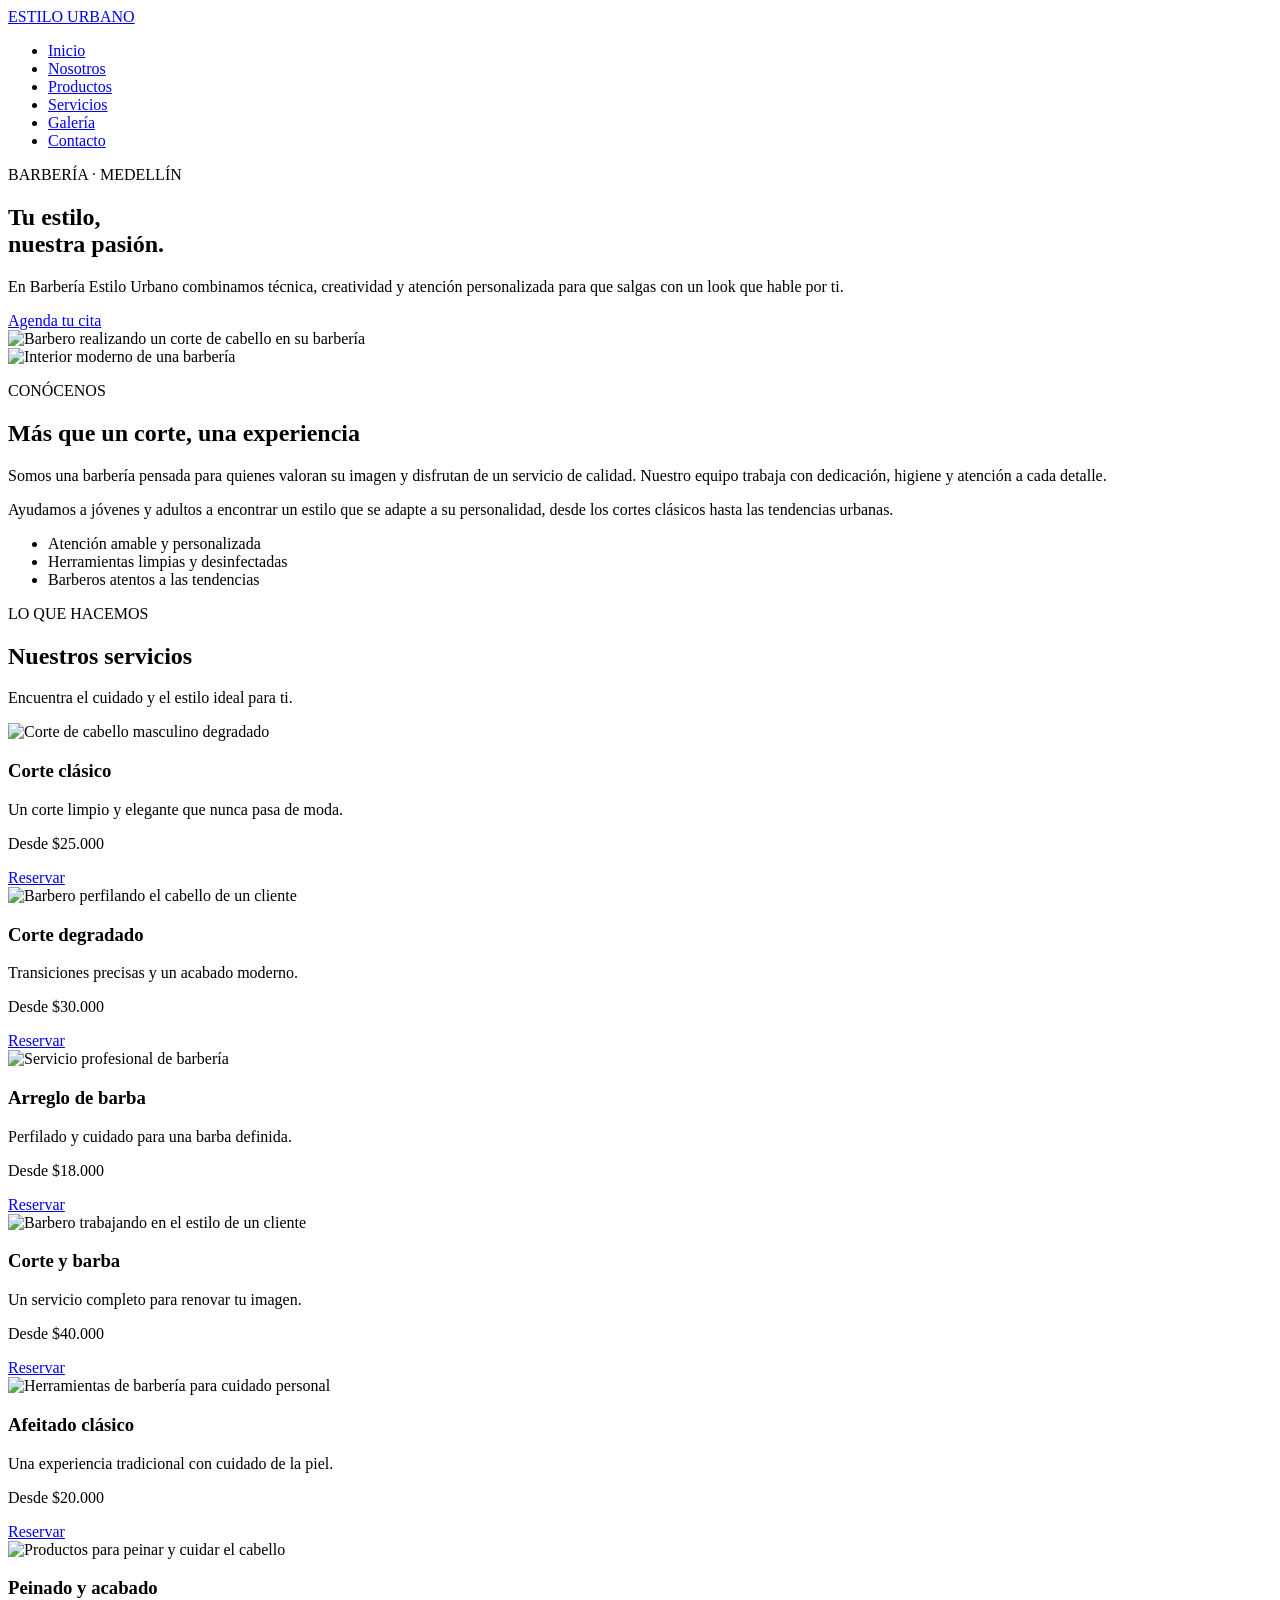
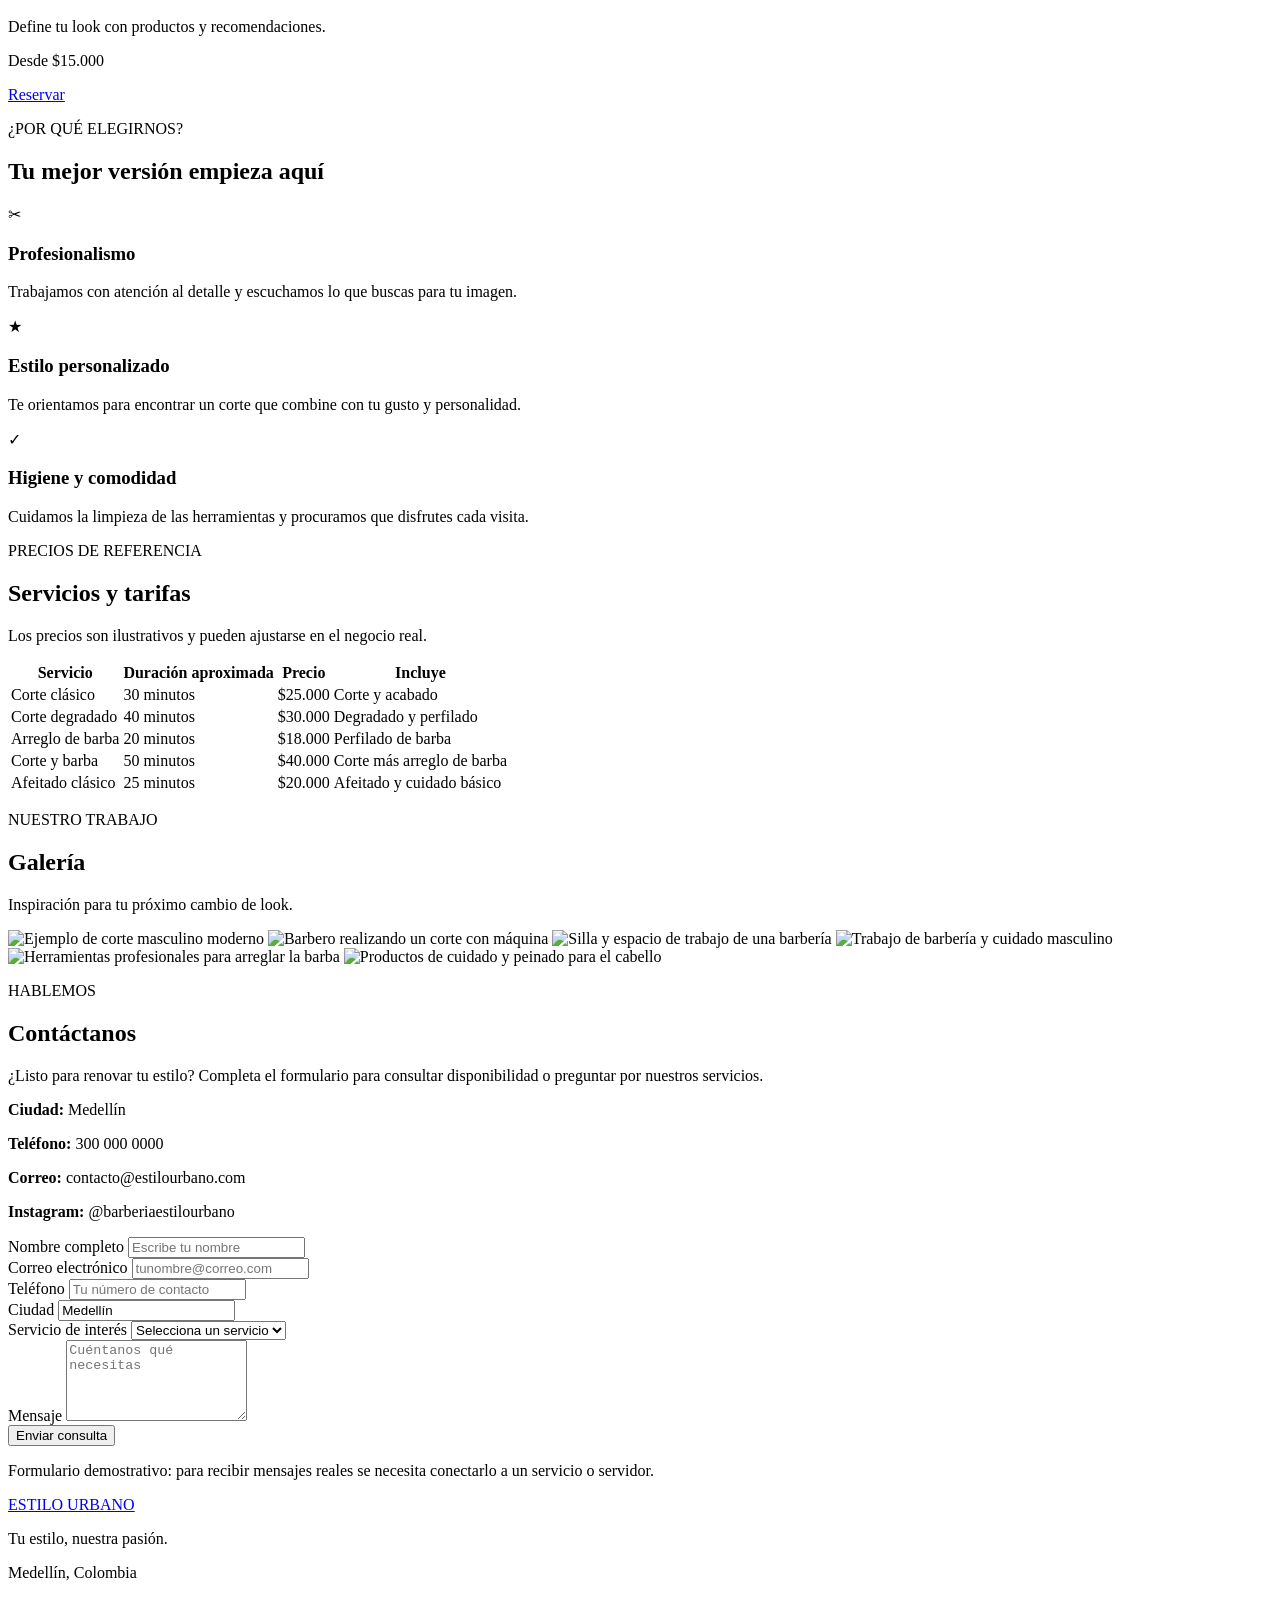
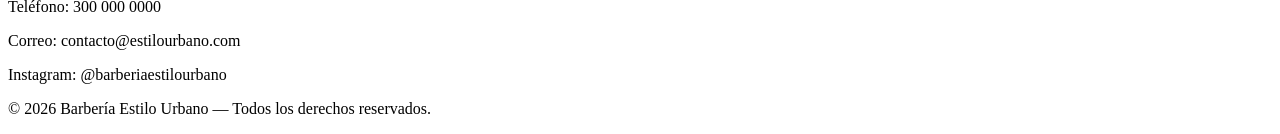
==== index.html @ dda73938 "version final cambie el nombre del archivo index" ====
<!DOCTYPE html>
<html lang="es">
<head>
    <meta charset="UTF-8">
    <meta name="viewport" content="width=device-width, initial-scale=1.0">
    <meta name="description" content="Barbería Estilo Urbano en Medellín. Cortes, barba y estilo personalizado.">
    <title>Barbería Estilo Urbano</title>
    <link rel="stylesheet" href="estilos.css">
</head>
<body>

    <!-- ENCABEZADO Y MENÚ DE NAVEGACIÓN -->
    <header class="encabezado" id="inicio">
        <div class="contenedor barra-navegacion">
            <a class="logo" href="#inicio">ESTILO <span>URBANO</span></a>
            <nav aria-label="Menú principal">
                <ul class="menu">
                    <li><a href="#inicio">Inicio</a></li>
                    <li><a href="#nosotros">Nosotros</a></li>
                    <li><a href="#productos">Productos</a></li>
                    <li><a href="#servicios">Servicios</a></li>
                    <li><a href="#galeria">Galería</a></li>
                    <li><a href="#contacto">Contacto</a></li>
                </ul>
            </nav>
        </div>
    </header>

    <main>
        <!-- SECCIÓN PRINCIPAL -->
        <section class="hero">
            <div class="contenedor hero-contenido">
                <div class="hero-texto">
                    <p class="etiqueta">BARBERÍA · MEDELLÍN</p>
                    <h1>Tu estilo,<br><span>nuestra pasión.</span></h1>
                    <p>En Barbería Estilo Urbano combinamos técnica, creatividad y atención personalizada para que salgas con un look que hable por ti.</p>
                    <a class="boton" href="#contacto">Agenda tu cita</a>
                </div>
                <div class="hero-imagen">
                    <img src="https://images.unsplash.com/photo-1503951914875-452162b0f3f1?auto=format&fit=crop&w=1000&q=85" alt="Barbero realizando un corte de cabello en su barbería">
                </div>
            </div>
        </section>

        <!-- QUIÉNES SOMOS -->
        <section class="seccion" id="nosotros">
            <div class="contenedor nosotros-contenido">
                <div class="nosotros-imagen">
                    <img src="https://images.unsplash.com/photo-1521590832167-7bcbfaa6381f?auto=format&fit=crop&w=900&q=80" alt="Interior moderno de una barbería">
                </div>
                <div class="nosotros-texto">
                    <p class="etiqueta">CONÓCENOS</p>
                    <h2>Más que un corte, una experiencia</h2>
                    <p>Somos una barbería pensada para quienes valoran su imagen y disfrutan de un servicio de calidad. Nuestro equipo trabaja con dedicación, higiene y atención a cada detalle.</p>
                    <p>Ayudamos a jóvenes y adultos a encontrar un estilo que se adapte a su personalidad, desde los cortes clásicos hasta las tendencias urbanas.</p>
                    <ul class="lista-beneficios">
                        <li>Atención amable y personalizada</li>
                        <li>Herramientas limpias y desinfectadas</li>
                        <li>Barberos atentos a las tendencias</li>
                    </ul>
                </div>
            </div>
        </section>

        <!-- PRODUCTOS Y SERVICIOS: SEIS TARJETAS -->
        <section class="seccion seccion-clara" id="productos">
            <div class="contenedor">
                <div class="titulo-seccion">
                    <p class="etiqueta">LO QUE HACEMOS</p>
                    <h2>Nuestros servicios</h2>
                    <p>Encuentra el cuidado y el estilo ideal para ti.</p>
                </div>
                <div class="tarjetas">
                    <article class="tarjeta">
                        <img src="https://images.unsplash.com/photo-1621605815971-fbc98d665033?auto=format&fit=crop&w=700&q=80" alt="Corte de cabello masculino degradado">
                        <div class="tarjeta-contenido">
                            <h3>Corte clásico</h3>
                            <p>Un corte limpio y elegante que nunca pasa de moda.</p>
                            <p class="precio">Desde $25.000</p>
                            <a class="boton boton-pequeno" href="#contacto">Reservar</a>
                        </div>
                    </article>
                    <article class="tarjeta">
                        <img src="https://images.unsplash.com/photo-1622286342621-4bd786c2447c?auto=format&fit=crop&w=700&q=80" alt="Barbero perfilando el cabello de un cliente">
                        <div class="tarjeta-contenido">
                            <h3>Corte degradado</h3>
                            <p>Transiciones precisas y un acabado moderno.</p>
                            <p class="precio">Desde $30.000</p>
                            <a class="boton boton-pequeno" href="#contacto">Reservar</a>
                        </div>
                    </article>
                    <article class="tarjeta">
                        <img src="https://images.unsplash.com/photo-1503951914875-452162b0f3f1?auto=format&fit=crop&w=700&q=80" alt="Servicio profesional de barbería">
                        <div class="tarjeta-contenido">
                            <h3>Arreglo de barba</h3>
                            <p>Perfilado y cuidado para una barba definida.</p>
                            <p class="precio">Desde $18.000</p>
                            <a class="boton boton-pequeno" href="#contacto">Reservar</a>
                        </div>
                    </article>
                    <article class="tarjeta">
                        <img src="https://images.unsplash.com/photo-1599351431202-1e0f0137899a?auto=format&fit=crop&w=700&q=80" alt="Barbero trabajando en el estilo de un cliente">
                        <div class="tarjeta-contenido">
                            <h3>Corte y barba</h3>
                            <p>Un servicio completo para renovar tu imagen.</p>
                            <p class="precio">Desde $40.000</p>
                            <a class="boton boton-pequeno" href="#contacto">Reservar</a>
                        </div>
                    </article>
                    <article class="tarjeta">
                        <img src="https://images.unsplash.com/photo-1593702275687-f8b402bf1f9b?auto=format&fit=crop&w=700&q=80" alt="Herramientas de barbería para cuidado personal">
                        <div class="tarjeta-contenido">
                            <h3>Afeitado clásico</h3>
                            <p>Una experiencia tradicional con cuidado de la piel.</p>
                            <p class="precio">Desde $20.000</p>
                            <a class="boton boton-pequeno" href="#contacto">Reservar</a>
                        </div>
                    </article>
                    <article class="tarjeta">
                        <img src="https://images.unsplash.com/photo-1512690459411-b9245aed614b?auto=format&fit=crop&w=700&q=80" alt="Productos para peinar y cuidar el cabello">
                        <div class="tarjeta-contenido">
                            <h3>Peinado y acabado</h3>
                            <p>Define tu look con productos y recomendaciones.</p>
                            <p class="precio">Desde $15.000</p>
                            <a class="boton boton-pequeno" href="#contacto">Reservar</a>
                        </div>
                    </article>
                </div>
            </div>
        </section>

        <!-- BENEFICIOS PRINCIPALES -->
        <section class="seccion" id="servicios">
            <div class="contenedor">
                <div class="titulo-seccion">
                    <p class="etiqueta">¿POR QUÉ ELEGIRNOS?</p>
                    <h2>Tu mejor versión empieza aquí</h2>
                </div>
                <div class="beneficios">
                    <article class="beneficio">
                        <div class="beneficio-icono" aria-hidden="true">✂</div>
                        <h3>Profesionalismo</h3>
                        <p>Trabajamos con atención al detalle y escuchamos lo que buscas para tu imagen.</p>
                    </article>
                    <article class="beneficio">
                        <div class="beneficio-icono" aria-hidden="true">★</div>
                        <h3>Estilo personalizado</h3>
                        <p>Te orientamos para encontrar un corte que combine con tu gusto y personalidad.</p>
                    </article>
                    <article class="beneficio">
                        <div class="beneficio-icono" aria-hidden="true">✓</div>
                        <h3>Higiene y comodidad</h3>
                        <p>Cuidamos la limpieza de las herramientas y procuramos que disfrutes cada visita.</p>
                    </article>
                </div>
            </div>
        </section>

        <!-- TABLA DE PRECIOS -->
        <section class="seccion seccion-clara" id="precios">
            <div class="contenedor">
                <div class="titulo-seccion">
                    <p class="etiqueta">PRECIOS DE REFERENCIA</p>
                    <h2>Servicios y tarifas</h2>
                    <p>Los precios son ilustrativos y pueden ajustarse en el negocio real.</p>
                </div>
                <div class="tabla-contenedor">
                    <table>
                        <thead>
                            <tr>
                                <th>Servicio</th>
                                <th>Duración aproximada</th>
                                <th>Precio</th>
                                <th>Incluye</th>
                            </tr>
                        </thead>
                        <tbody>
                            <tr>
                                <td>Corte clásico</td>
                                <td>30 minutos</td>
                                <td>$25.000</td>
                                <td>Corte y acabado</td>
                            </tr>
                            <tr>
                                <td>Corte degradado</td>
                                <td>40 minutos</td>
                                <td>$30.000</td>
                                <td>Degradado y perfilado</td>
                            </tr>
                            <tr>
                                <td>Arreglo de barba</td>
                                <td>20 minutos</td>
                                <td>$18.000</td>
                                <td>Perfilado de barba</td>
                            </tr>
                            <tr>
                                <td>Corte y barba</td>
                                <td>50 minutos</td>
                                <td>$40.000</td>
                                <td>Corte más arreglo de barba</td>
                            </tr>
                            <tr>
                                <td>Afeitado clásico</td>
                                <td>25 minutos</td>
                                <td>$20.000</td>
                                <td>Afeitado y cuidado básico</td>
                            </tr>
                        </tbody>
                    </table>
                </div>
            </div>
        </section>

        <!-- GALERÍA DE IMÁGENES -->
        <section class="seccion" id="galeria">
            <div class="contenedor">
                <div class="titulo-seccion">
                    <p class="etiqueta">NUESTRO TRABAJO</p>
                    <h2>Galería</h2>
                    <p>Inspiración para tu próximo cambio de look.</p>
                </div>
                <div class="galeria">
                    <img src="https://images.unsplash.com/photo-1621605815971-fbc98d665033?auto=format&fit=crop&w=600&q=80" alt="Ejemplo de corte masculino moderno">
                    <img src="https://images.unsplash.com/photo-1622286342621-4bd786c2447c?auto=format&fit=crop&w=600&q=80" alt="Barbero realizando un corte con máquina">
                    <img src="https://images.unsplash.com/photo-1503951914875-452162b0f3f1?auto=format&fit=crop&w=600&q=80" alt="Silla y espacio de trabajo de una barbería">
                    <img src="https://images.unsplash.com/photo-1599351431202-1e0f0137899a?auto=format&fit=crop&w=600&q=80" alt="Trabajo de barbería y cuidado masculino">
                    <img src="https://images.unsplash.com/photo-1593702275687-f8b402bf1f9b?auto=format&fit=crop&w=600&q=80" alt="Herramientas profesionales para arreglar la barba">
                    <img src="https://images.unsplash.com/photo-1512690459411-b9245aed614b?auto=format&fit=crop&w=600&q=80" alt="Productos de cuidado y peinado para el cabello">
                </div>
            </div>
        </section>

        <!-- FORMULARIO DE CONTACTO -->
        <section class="seccion seccion-clara" id="contacto">
            <div class="contenedor contacto-contenido">
                <div class="contacto-texto">
                    <p class="etiqueta">HABLEMOS</p>
                    <h2>Contáctanos</h2>
                    <p>¿Listo para renovar tu estilo? Completa el formulario para consultar disponibilidad o preguntar por nuestros servicios.</p>
                    <p><strong>Ciudad:</strong> Medellín</p>
                    <p><strong>Teléfono:</strong> 300 000 0000</p>
                    <p><strong>Correo:</strong> contacto@estilourbano.com</p>
                    <p><strong>Instagram:</strong> @barberiaestilourbano</p>
                </div>
                <form class="formulario" action="#" method="post">
                    <div class="campo">
                        <label for="nombre">Nombre completo</label>
                        <input type="text" id="nombre" name="nombre" placeholder="Escribe tu nombre" required>
                    </div>
                    <div class="campo">
                        <label for="correo">Correo electrónico</label>
                        <input type="email" id="correo" name="correo" placeholder="tunombre@correo.com" required>
                    </div>
                    <div class="campo">
                        <label for="telefono">Teléfono</label>
                        <input type="tel" id="telefono" name="telefono" placeholder="Tu número de contacto">
                    </div>
                    <div class="campo">
                        <label for="ciudad">Ciudad</label>
                        <input type="text" id="ciudad" name="ciudad" value="Medellín">
                    </div>
                    <div class="campo">
                        <label for="servicio">Servicio de interés</label>
                        <select id="servicio" name="servicio" required>
                            <option value="">Selecciona un servicio</option>
                            <option value="corte-clasico">Corte clásico</option>
                            <option value="corte-degradado">Corte degradado</option>
                            <option value="barba">Arreglo de barba</option>
                            <option value="corte-barba">Corte y barba</option>
                            <option value="afeitado">Afeitado clásico</option>
                            <option value="peinado">Peinado y acabado</option>
                        </select>
                    </div>
                    <div class="campo">
                        <label for="mensaje">Mensaje</label>
                        <textarea id="mensaje" name="mensaje" rows="5" placeholder="Cuéntanos qué necesitas"></textarea>
                    </div>
                    <button class="boton" type="submit">Enviar consulta</button>
                    <p class="nota-formulario">Formulario demostrativo: para recibir mensajes reales se necesita conectarlo a un servicio o servidor.</p>
                </form>
            </div>
        </section>
    </main>

    <!-- PIE DE PÁGINA -->
    <footer class="pie-pagina">
        <div class="contenedor pie-contenido">
            <div>
                <a class="logo logo-pie" href="#inicio">ESTILO <span>URBANO</span></a>
                <p>Tu estilo, nuestra pasión.</p>
            </div>
            <div class="datos-pie">
                <p>Medellín, Colombia</p>
                <p>Teléfono: 300 000 0000</p>
                <p>Correo: contacto@estilourbano.com</p>
                <p>Instagram: @barberiaestilourbano</p>
            </div>
        </div>
        <div class="copyright">
            <p>© 2026 Barbería Estilo Urbano — Todos los derechos reservados.</p>
        </div>
    </footer>

</body>
</html>
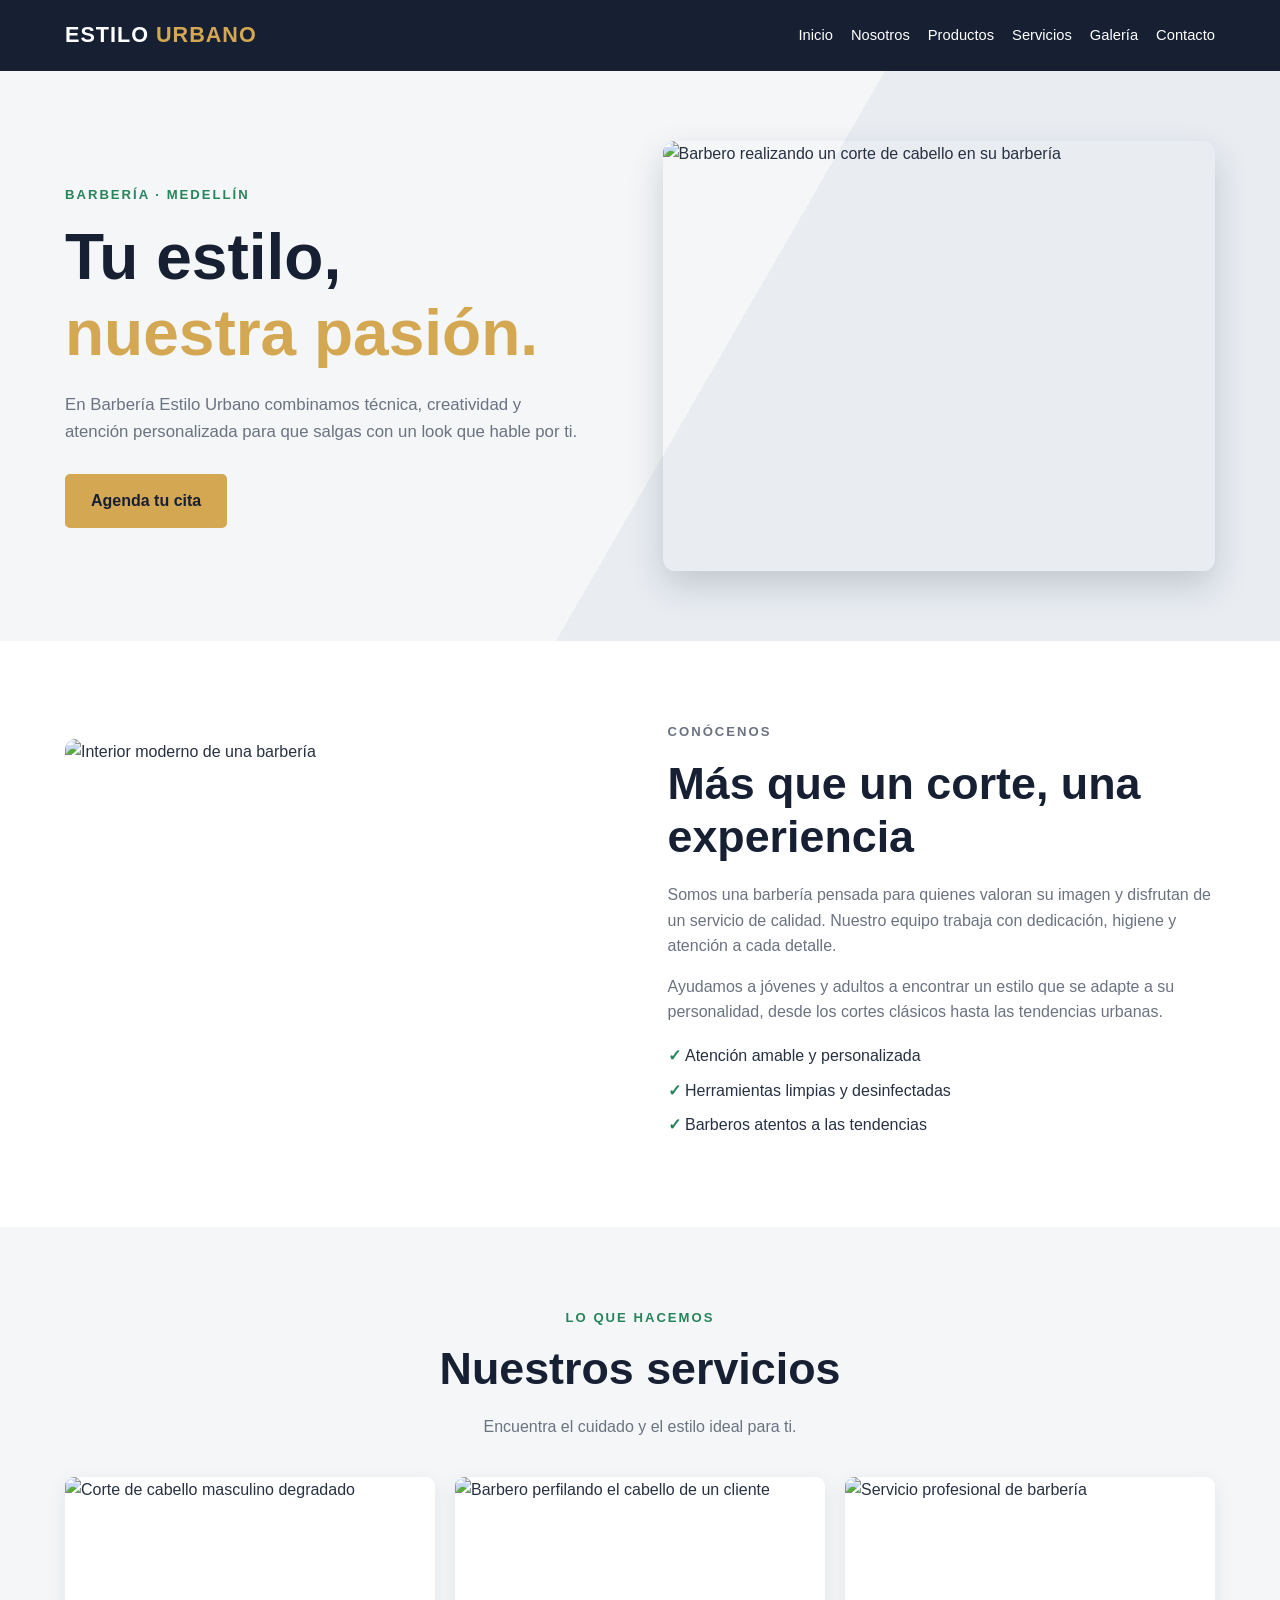
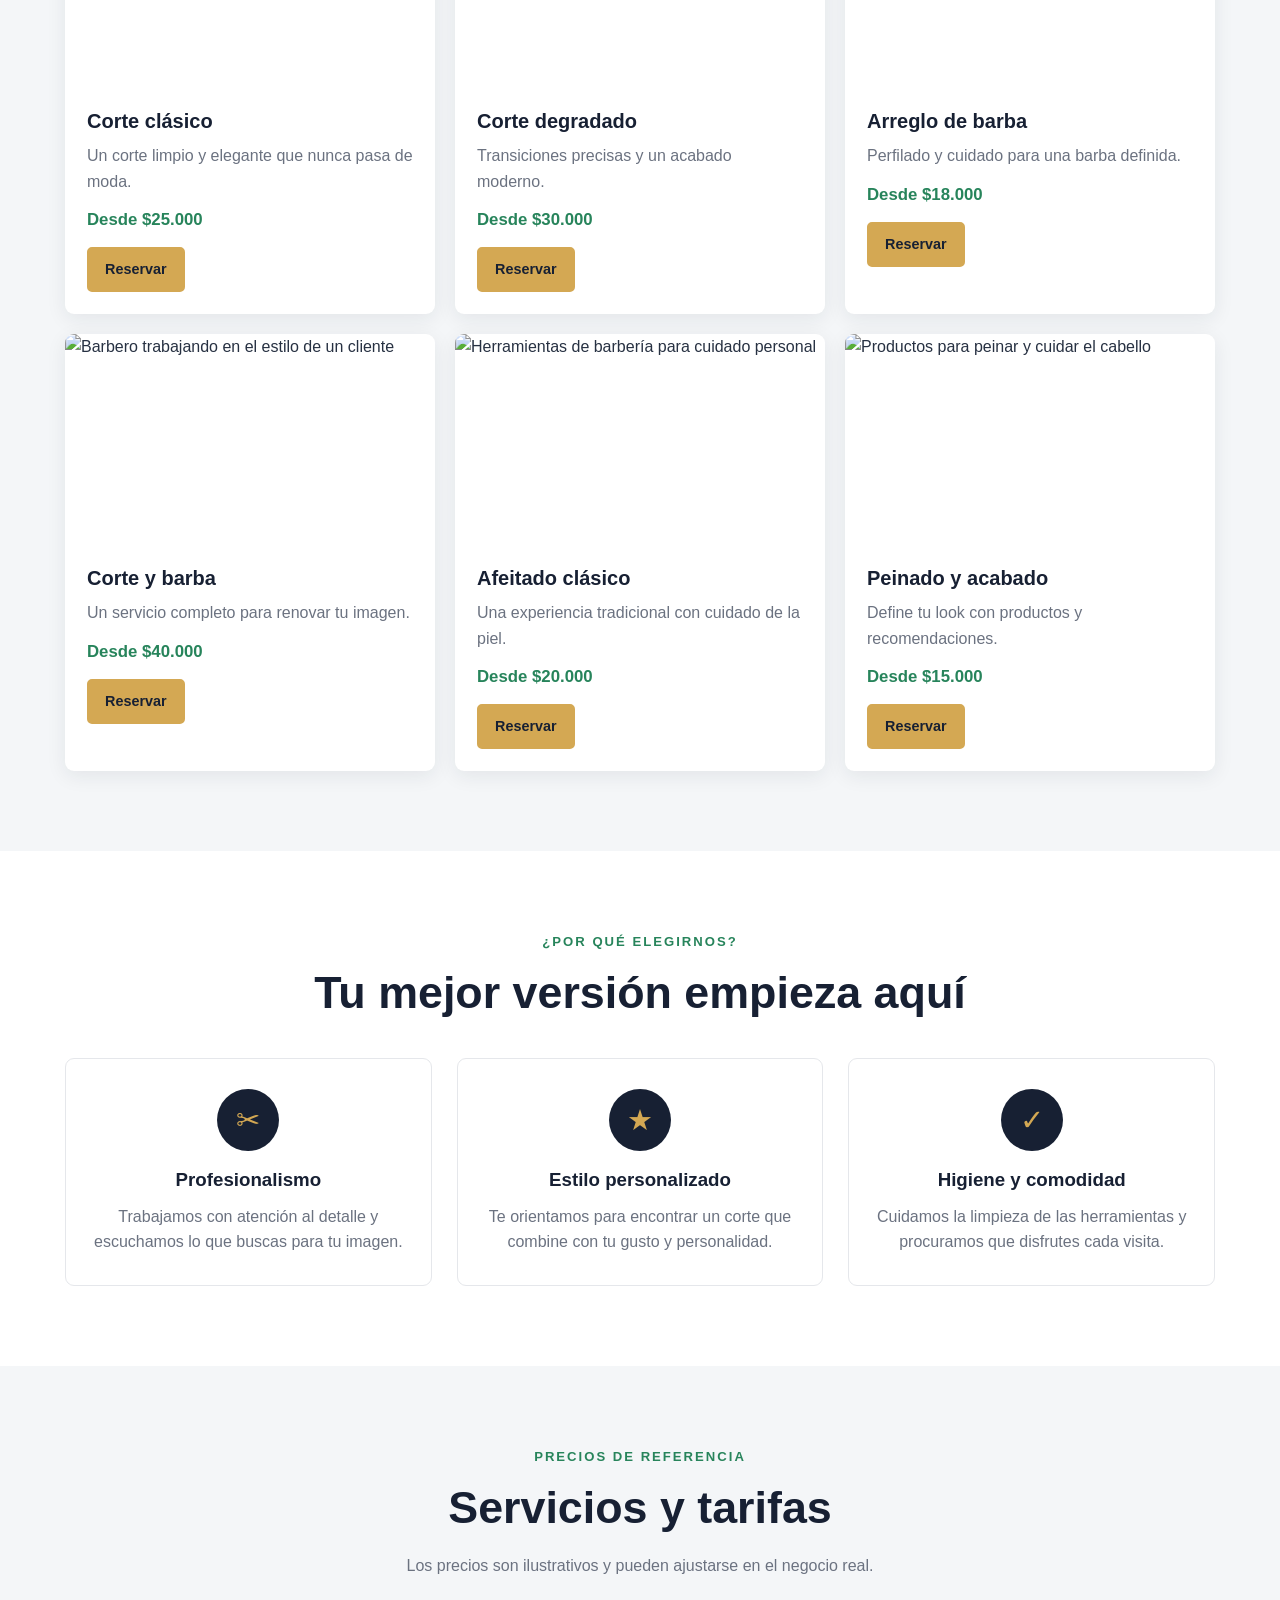
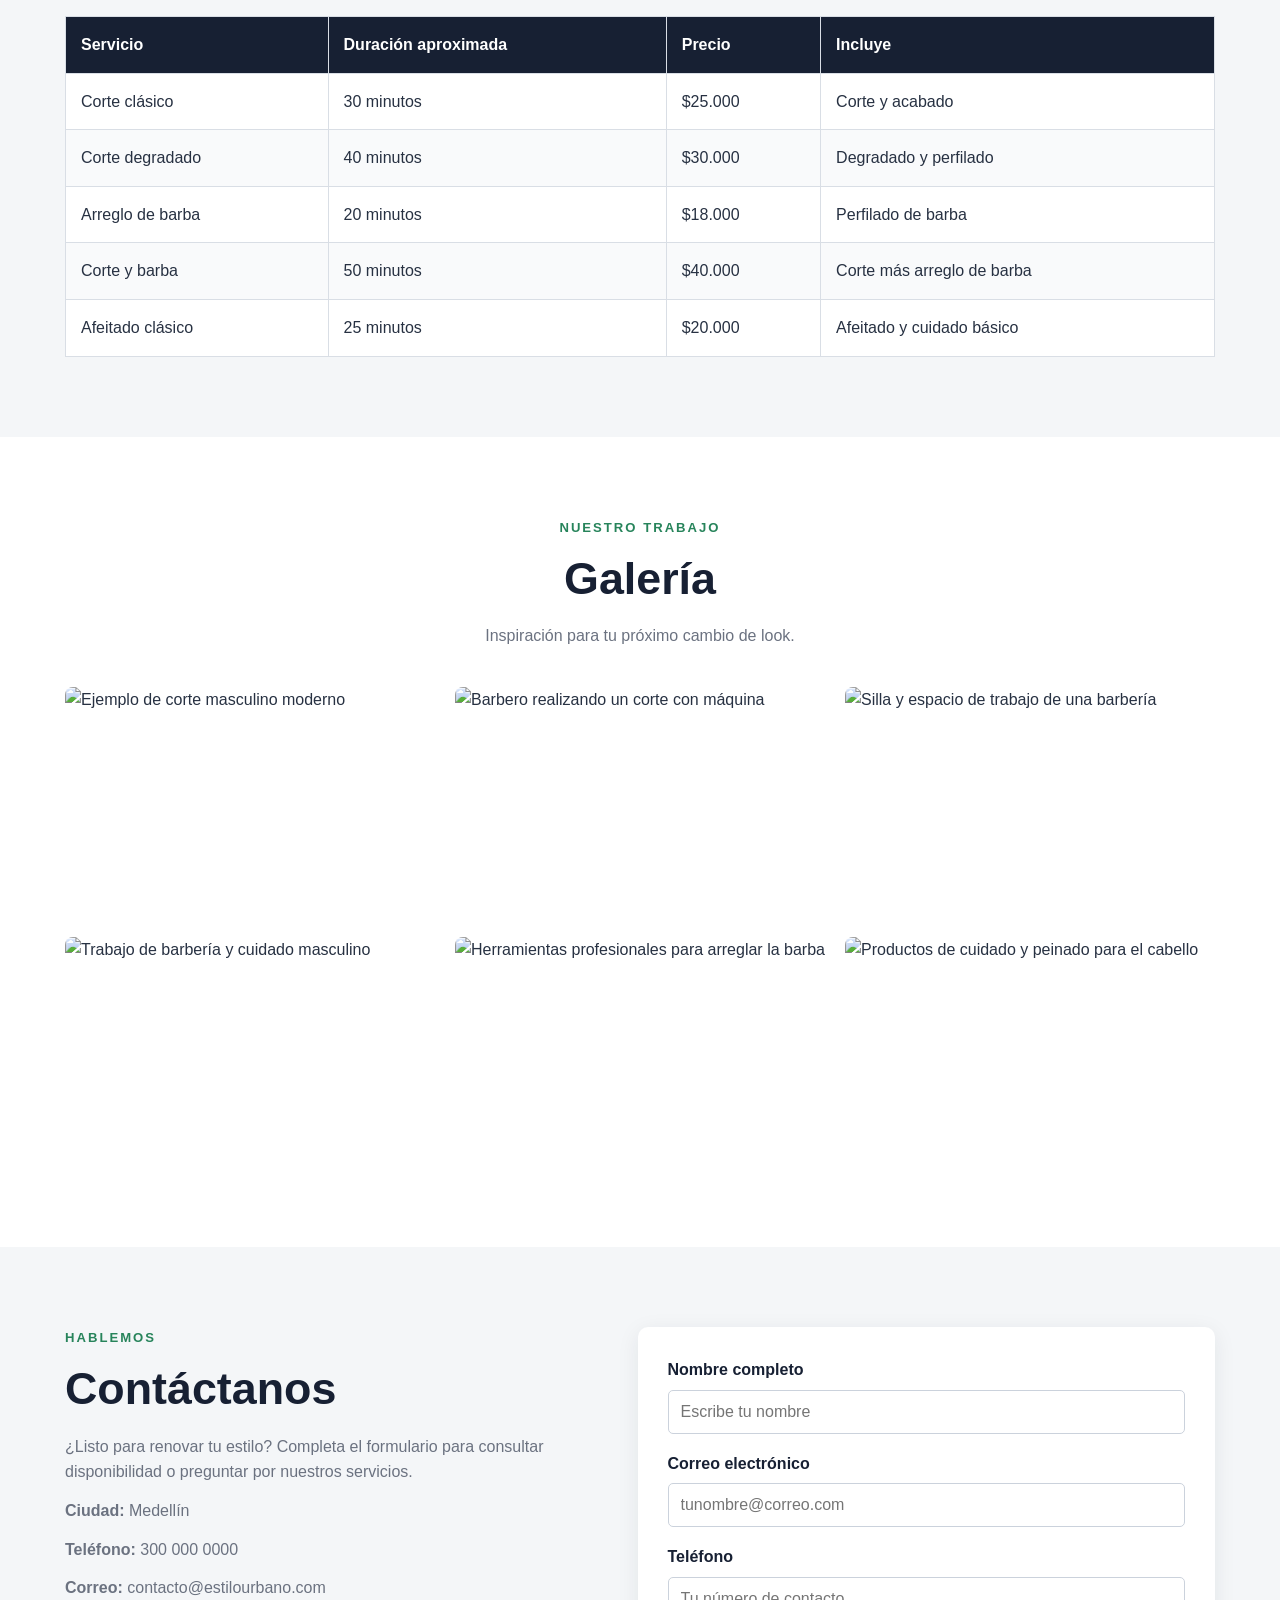
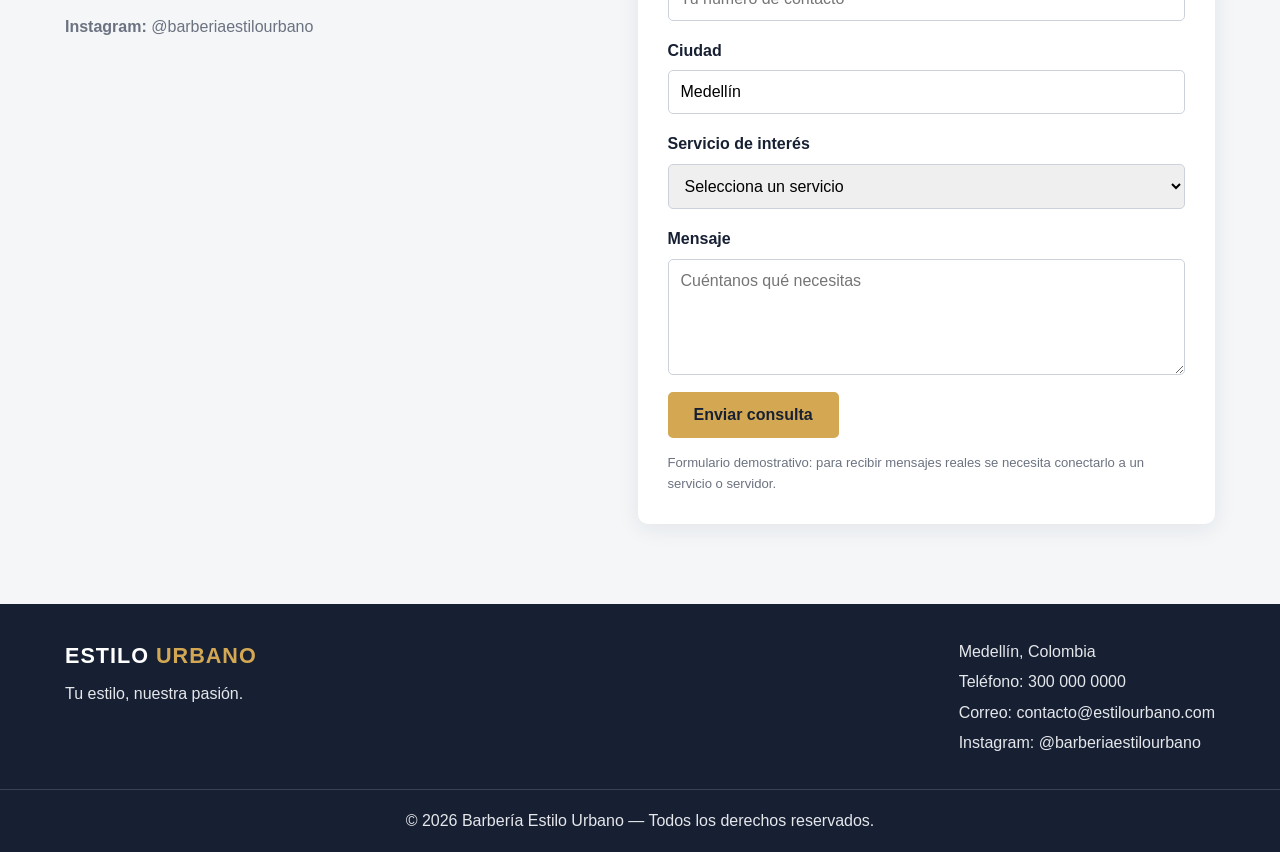
==== commit 10021fa3: "Mejora del link de estilos - version final" ====
--- a/index.html
+++ b/index.html
@@ -5,7 +5,7 @@
     <meta name="viewport" content="width=device-width, initial-scale=1.0">
     <meta name="description" content="Barbería Estilo Urbano en Medellín. Cortes, barba y estilo personalizado.">
     <title>Barbería Estilo Urbano</title>
-    <link rel="stylesheet" href="estilos.css">
+    <link rel="stylesheet" href="./css/estilos.css">
 </head>
 <body>
 
--- a/css/estilos.css
+++ b/css/estilos.css
@@ -0,0 +1,528 @@
+/* ESTILOS GENERALES E IDENTIDAD VISUAL */
+:root {
+    --color-principal: #172033;
+    --color-secundario: #D4A853;
+    --color-complementario: #27845B;
+    --color-fondo: #FFFFFF;
+    --color-claro: #F4F6F8;
+    --color-texto: #273142;
+    --color-texto-claro: #6B7280;
+}
+
+* {
+    box-sizing: border-box;
+    margin: 0;
+    padding: 0;
+}
+
+html {
+    scroll-behavior: smooth;
+}
+
+body {
+    background-color: var(--color-fondo);
+    color: var(--color-texto);
+    font-family: Arial, sans-serif;
+    line-height: 1.6;
+}
+
+h1, h2, h3 {
+    color: var(--color-principal);
+    font-family: Helvetica, Arial, sans-serif;
+    line-height: 1.2;
+}
+
+img {
+    display: block;
+    max-width: 100%;
+}
+
+a {
+    text-decoration: none;
+}
+
+.contenedor {
+    width: 90%;
+    max-width: 1150px;
+    margin: 0 auto;
+}
+
+.seccion {
+    padding: 80px 0;
+}
+
+.seccion-clara {
+    background-color: var(--color-claro);
+}
+
+/* ENCABEZADO Y FLEXBOX PARA EL MENÚ */
+.encabezado {
+    background-color: var(--color-principal);
+    padding: 18px 0;
+}
+
+.barra-navegacion {
+    display: flex;
+    justify-content: space-between;
+    align-items: center;
+    gap: 25px;
+}
+
+.logo {
+    color: var(--color-fondo);
+    font-family: Helvetica, Arial, sans-serif;
+    font-size: 1.35rem;
+    font-weight: bold;
+    letter-spacing: 1px;
+    white-space: nowrap;
+}
+
+.logo span {
+    color: var(--color-secundario);
+}
+
+.menu {
+    display: flex;
+    flex-wrap: wrap;
+    justify-content: center;
+    gap: 18px;
+    list-style: none;
+}
+
+.menu a {
+    color: var(--color-fondo);
+    font-size: 0.92rem;
+    transition: color 0.2s ease;
+}
+
+.menu a:hover {
+    color: var(--color-secundario);
+}
+
+/* SECCIÓN PRINCIPAL: DOS COLUMNAS CON FLEXBOX */
+.hero {
+    background: linear-gradient(120deg, #F4F6F8 55%, #E9EDF2 55%);
+    padding: 70px 0;
+}
+
+.hero-contenido {
+    display: flex;
+    align-items: center;
+    justify-content: space-between;
+    gap: 45px;
+}
+
+.hero-texto,
+.hero-imagen {
+    flex: 1;
+}
+
+.etiqueta {
+    color: var(--color-complementario);
+    font-size: 0.82rem;
+    font-weight: bold;
+    letter-spacing: 2px;
+    margin-bottom: 14px;
+}
+
+.hero h1 {
+    font-size: clamp(2.5rem, 5vw, 4.5rem);
+    margin-bottom: 20px;
+}
+
+.hero h1 span {
+    color: var(--color-secundario);
+}
+
+.hero-texto > p:not(.etiqueta) {
+    color: var(--color-texto-claro);
+    font-size: 1.05rem;
+    margin-bottom: 28px;
+    max-width: 520px;
+}
+
+.hero-imagen img {
+    width: 100%;
+    height: 430px;
+    object-fit: cover;
+    border-radius: 12px;
+    box-shadow: 0 15px 35px rgba(23, 32, 51, 0.18);
+}
+
+/* BOTONES */
+.boton {
+    display: inline-block;
+    background-color: var(--color-secundario);
+    border: 2px solid var(--color-secundario);
+    border-radius: 5px;
+    color: var(--color-principal);
+    cursor: pointer;
+    font-family: Arial, sans-serif;
+    font-size: 1rem;
+    font-weight: bold;
+    padding: 12px 24px;
+    transition: background-color 0.2s ease, transform 0.2s ease;
+}
+
+.boton:hover {
+    background-color: #E4BC70;
+    transform: translateY(-2px);
+}
+
+.boton-pequeno {
+    font-size: 0.9rem;
+    padding: 9px 16px;
+}
+
+/* SECCIÓN NOSOTROS */
+.nosotros-contenido {
+    display: flex;
+    align-items: center;
+    gap: 55px;
+}
+
+.nosotros-imagen,
+.nosotros-texto {
+    flex: 1;
+}
+
+.nosotros-imagen img {
+    width: 100%;
+    height: 390px;
+    object-fit: cover;
+    border-radius: 10px;
+}
+
+.nosotros-texto h2,
+.titulo-seccion h2,
+.contacto-texto h2 {
+    font-size: clamp(2rem, 4vw, 2.8rem);
+    margin-bottom: 18px;
+}
+
+.nosotros-texto p {
+    color: var(--color-texto-claro);
+    margin-bottom: 15px;
+}
+
+.lista-beneficios {
+    list-style: none;
+    margin-top: 18px;
+}
+
+.lista-beneficios li {
+    margin-bottom: 9px;
+}
+
+.lista-beneficios li::before {
+    content: "✓ ";
+    color: var(--color-complementario);
+    font-weight: bold;
+}
+
+/* TÍTULOS CENTRADOS DE LAS SECCIONES */
+.titulo-seccion {
+    margin: 0 auto 38px;
+    max-width: 700px;
+    text-align: center;
+}
+
+.titulo-seccion > p:last-child {
+    color: var(--color-texto-claro);
+    margin-top: 10px;
+}
+
+/* TARJETAS DE SERVICIOS: FLEXBOX Y SALTO DE LÍNEA */
+.tarjetas {
+    display: flex;
+    flex-wrap: wrap;
+    gap: 20px;
+}
+
+.tarjeta {
+    background-color: var(--color-fondo);
+    border-radius: 9px;
+    box-shadow: 0 5px 20px rgba(23, 32, 51, 0.08);
+    flex: 1 1 300px;
+    overflow: hidden;
+    transition: transform 0.2s ease;
+}
+
+.tarjeta:hover {
+    transform: translateY(-5px);
+}
+
+.tarjeta img {
+    width: 100%;
+    height: 210px;
+    object-fit: cover;
+}
+
+.tarjeta-contenido {
+    padding: 22px;
+}
+
+.tarjeta h3 {
+    font-size: 1.25rem;
+    margin-bottom: 10px;
+}
+
+.tarjeta p {
+    color: var(--color-texto-claro);
+    margin-bottom: 13px;
+}
+
+.tarjeta .precio {
+    color: var(--color-complementario);
+    font-size: 1.05rem;
+    font-weight: bold;
+}
+
+/* BENEFICIOS: TRES BLOQUES FLEXIBLES */
+.beneficios {
+    display: flex;
+    flex-wrap: wrap;
+    gap: 25px;
+}
+
+.beneficio {
+    background-color: var(--color-fondo);
+    border: 1px solid #E5E7EB;
+    border-radius: 9px;
+    flex: 1 1 250px;
+    padding: 30px 25px;
+    text-align: center;
+}
+
+.beneficio-icono {
+    align-items: center;
+    background-color: var(--color-principal);
+    border-radius: 50%;
+    color: var(--color-secundario);
+    display: flex;
+    font-size: 1.8rem;
+    height: 62px;
+    justify-content: center;
+    margin: 0 auto 18px;
+    width: 62px;
+}
+
+.beneficio h3 {
+    margin-bottom: 12px;
+}
+
+.beneficio p {
+    color: var(--color-texto-claro);
+}
+
+/* TABLA DE PRECIOS */
+.tabla-contenedor {
+    overflow-x: auto;
+}
+
+table {
+    background-color: var(--color-fondo);
+    border-collapse: collapse;
+    min-width: 650px;
+    width: 100%;
+}
+
+thead {
+    background-color: var(--color-principal);
+    color: var(--color-fondo);
+}
+
+th, td {
+    border: 1px solid #D9DEE5;
+    padding: 15px;
+    text-align: left;
+}
+
+tbody tr:nth-child(even) {
+    background-color: #F9FAFB;
+}
+
+tbody tr:hover {
+    background-color: #FFF6E4;
+}
+
+/* GALERÍA: FLEXBOX */
+.galeria {
+    display: flex;
+    flex-wrap: wrap;
+    gap: 20px;
+}
+
+.galeria img {
+    border-radius: 8px;
+    flex: 1 1 280px;
+    height: 230px;
+    object-fit: cover;
+    width: calc(33.333% - 20px);
+    transition: transform 0.2s ease;
+}
+
+.galeria img:hover {
+    transform: scale(1.02);
+}
+
+/* FORMULARIO Y DATOS DE CONTACTO */
+.contacto-contenido {
+    align-items: flex-start;
+    display: flex;
+    gap: 55px;
+}
+
+.contacto-texto,
+.formulario {
+    flex: 1;
+}
+
+.contacto-texto > p:not(.etiqueta) {
+    color: var(--color-texto-claro);
+    margin-bottom: 13px;
+}
+
+.formulario {
+    background-color: var(--color-fondo);
+    border-radius: 10px;
+    box-shadow: 0 5px 22px rgba(23, 32, 51, 0.08);
+    padding: 30px;
+}
+
+.campo {
+    display: flex;
+    flex-direction: column;
+    margin-bottom: 17px;
+}
+
+.campo label {
+    color: var(--color-principal);
+    font-weight: bold;
+    margin-bottom: 7px;
+}
+
+.campo input,
+.campo select,
+.campo textarea {
+    border: 1px solid #CBD2DC;
+    border-radius: 5px;
+    font-family: Arial, sans-serif;
+    font-size: 1rem;
+    padding: 12px;
+    width: 100%;
+}
+
+.campo input:focus,
+.campo select:focus,
+.campo textarea:focus {
+    border-color: var(--color-complementario);
+    outline: 2px solid rgba(39, 132, 91, 0.15);
+}
+
+.campo textarea {
+    resize: vertical;
+}
+
+.nota-formulario {
+    color: var(--color-texto-claro);
+    font-size: 0.82rem;
+    margin-top: 14px;
+}
+
+/* PIE DE PÁGINA */
+.pie-pagina {
+    background-color: var(--color-principal);
+    color: #E5E7EB;
+    padding-top: 35px;
+}
+
+.pie-contenido {
+    align-items: flex-start;
+    display: flex;
+    flex-wrap: wrap;
+    gap: 30px;
+    justify-content: space-between;
+    padding-bottom: 28px;
+}
+
+.logo-pie {
+    display: inline-block;
+    margin-bottom: 8px;
+}
+
+.datos-pie p {
+    margin-bottom: 5px;
+}
+
+.copyright {
+    border-top: 1px solid rgba(255, 255, 255, 0.15);
+    padding: 18px;
+    text-align: center;
+}
+
+/* DISEÑO RESPONSIVE BÁSICO PARA TABLETAS Y CELULARES */
+@media (max-width: 900px) {
+    .barra-navegacion {
+        align-items: flex-start;
+        flex-direction: column;
+    }
+
+    .hero-contenido,
+    .nosotros-contenido,
+    .contacto-contenido {
+        flex-direction: column;
+    }
+
+    .hero-imagen,
+    .nosotros-imagen {
+        width: 100%;
+    }
+
+    .hero-imagen img {
+        height: 350px;
+    }
+
+    .nosotros-imagen img {
+        height: 320px;
+    }
+}
+
+@media (max-width: 600px) {
+    .seccion {
+        padding: 55px 0;
+    }
+
+    .menu {
+        align-items: flex-start;
+        flex-direction: column;
+        gap: 8px;
+    }
+
+    .hero {
+        padding: 50px 0;
+    }
+
+    .hero-imagen img {
+        height: 280px;
+    }
+
+    .tarjeta {
+        flex-basis: 100%;
+    }
+
+    .galeria img {
+        flex-basis: 100%;
+        height: 240px;
+        width: 100%;
+    }
+
+    .formulario {
+        padding: 22px;
+        width: 100%;
+    }
+
+    .pie-contenido {
+        flex-direction: column;
+    }
+}
